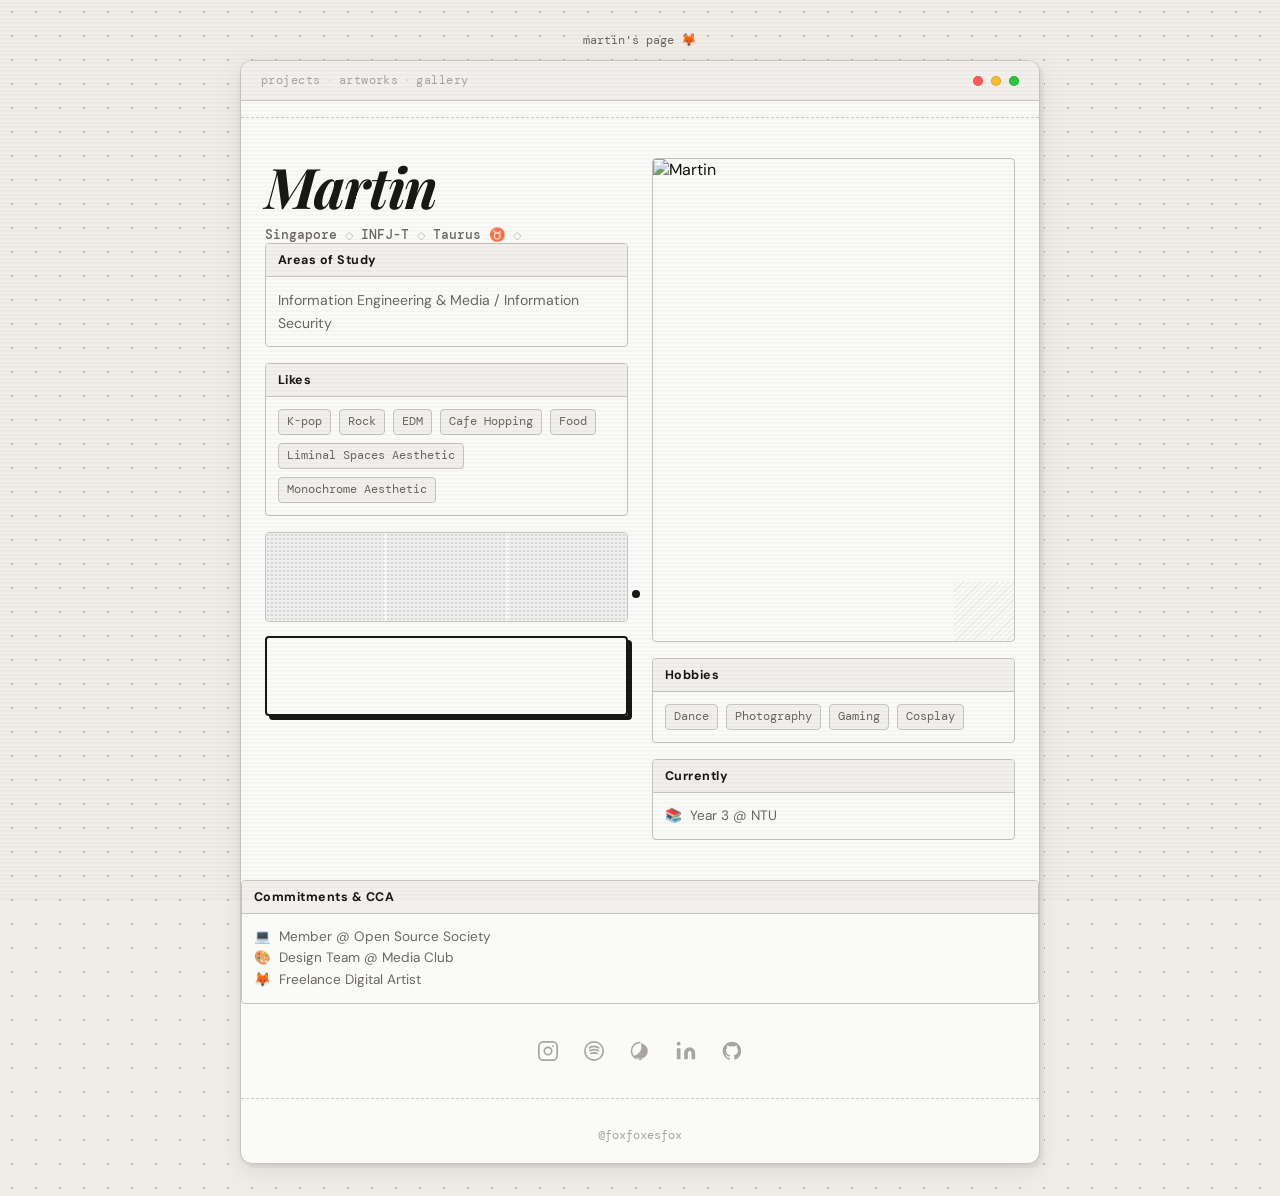
==== index.html @ 65d9d9e1 "spotify embded update" ====
<!DOCTYPE html>
<html lang="en">
<head>
  <meta charset="UTF-8" />
  <meta name="viewport" content="width=device-width, initial-scale=1.0" />
  <title>Martin</title>
  <link rel="preconnect" href="https://fonts.googleapis.com">
  <link rel="preconnect" href="https://fonts.gstatic.com" crossorigin>
  <link href="https://fonts.googleapis.com/css2?family=Playfair+Display:ital,wght@0,700;1,700&family=DM+Sans:wght@300;400;500&family=DM+Mono:wght@400;500&display=swap" rel="stylesheet">
  <link rel="stylesheet" href="style.css" />
</head>
<body>

  <div class="scanlines" aria-hidden="true"></div>
  <div class="cursor-dot" id="cursorDot"></div>

  <main class="card-wrapper">

    <a href="index.html" class="back-link">martin's page 🦊</a>

    <div class="card">

      <!-- Top bar -->
      <div class="card-topbar">
        <div class="topbar-nav">
          <a href="projects.html" class="topbar-link">projects</a>
          <span class="topbar-sep">·</span>
          <a href="artworks.html" class="topbar-link">artworks</a>
          <span class="topbar-sep">·</span>
          <a href="gallery.html" class="topbar-link">gallery</a>
        </div>
        <div class="topbar-dots">
          <span class="dot dot-red"></span>
          <span class="dot dot-yellow"></span>
          <span class="dot dot-green"></span>
        </div>
      </div>

      <!-- Single top divider -->
      <div class="dashed-divider"></div>

      <div class="card-body">

        <!-- LEFT -->
        <div class="col-left">
          <div class="name-block">
            <h1 class="name">Martin</h1>
            <div class="meta-pills">
              <span>Singapore</span><span class="diamond">◇</span>
              <span>INFJ-T</span><span class="diamond">◇</span>
              <span>Taurus ♉</span><span class="diamond">◇</span>
            </div>
          </div>

          <div class="info-box">
            <div class="info-box-label">Areas of Study</div>
            <div class="info-box-content">
              Information Engineering &amp; Media / Information Security
            </div>
          </div>

          <div class="info-box">
            <div class="info-box-label">Likes</div>
            <div class="info-box-content likes-grid">
              <span class="tag">K-pop</span><span class="tag">Rock</span>
              <span class="tag">EDM</span><span class="tag">Cafe Hopping</span>
              <span class="tag">Food</span>
              <span class="tag">Liminal Spaces Aesthetic</span>
              <span class="tag">Monochrome Aesthetic</span>
            </div>
          </div>

          <div class="manga-strip">
            <div class="manga-panel" style="background-image:url('https://picsum.photos/seed/m1/150/100')"></div>
            <div class="manga-panel" style="background-image:url('https://picsum.photos/seed/m2/150/100')"></div>
            <div class="manga-panel" style="background-image:url('https://picsum.photos/seed/m3/150/100')"></div>
            <div class="manga-overlay" aria-hidden="true"></div>
          </div>

          <iframe
            data-testid="embed-iframe"
            style="
              border-radius: 4px;
              border: 2px solid var(--text);
              box-shadow: 4px 4px 0 var(--text);
              width: 100%;
              height: 80px;
              display: block;
              margin-top: 14px;
            "
            src="https://open.spotify.com/embed/playlist/2G7wh7QJz59lmUdeu3f8L8?utm_source=generator&theme=0"
            frameborder="0"
            allowfullscreen=""
            allow="autoplay; clipboard-write; encrypted-media; fullscreen; picture-in-picture"
            loading="lazy">
          </iframe>
        </div>

        <!-- RIGHT -->
        <div class="col-right">
          <div class="profile-img-frame">
            <img src="https://picsum.photos/seed/portrait/400/500" alt="Martin" width="400" height="500" loading="lazy" class="profile-img" />
            <div class="glitch-layer glitch-r" aria-hidden="true"></div>
            <div class="glitch-layer glitch-b" aria-hidden="true"></div>
            <div class="speed-lines" aria-hidden="true"></div>
          </div>

          <div class="info-box">
            <div class="info-box-label">Hobbies</div>
            <div class="info-box-content likes-grid">
              <span class="tag">Dance</span><span class="tag">Photography</span>
              <span class="tag">Gaming</span><span class="tag">Cosplay</span>
            </div>
          </div>

          <div class="info-box">
            <div class="info-box-label">Currently</div>
            <div class="info-box-content currently-list">
              <div class="currently-item">
                <span id="currently-icon">📚</span>
                <span id="currently-text">Year 3 @ NTU</span>
              </div>
            </div>
          </div>
        </div>

      </div>

      <!-- Commitments full width — outside col-left / col-right -->
      <div class="info-box commitments-full">
        <div class="info-box-label">Commitments &amp; CCA</div>
        <div class="info-box-content commitments-grid">
          <div class="currently-item">
            <span>💻</span><span>Member @ Open Source Society</span>
          </div>
          <div class="currently-item">
            <span>🎨</span><span>Design Team @ Media Club</span>
          </div>
          <div class="currently-item">
            <span>🦊</span><span>Freelance Digital Artist</span>
          </div>
        </div>
      </div>

      <!-- Social -->
      <div class="social-bar">
        <a href="https://instagram.com/foxfoxesfox" target="_blank" rel="noopener noreferrer" class="social-link" aria-label="Instagram">
          <svg width="22" height="22" viewBox="0 0 24 24" fill="none" stroke="currentColor" stroke-width="1.8"><rect x="2" y="2" width="20" height="20" rx="5"/><circle cx="12" cy="12" r="4"/><circle cx="17.5" cy="6.5" r="1" fill="currentColor" stroke="none"/></svg>
        </a>
        <a href="https://open.spotify.com/user/lonestary" target="_blank" rel="noopener noreferrer" class="social-link" aria-label="Spotify">
          <svg width="22" height="22" viewBox="0 0 24 24" fill="none" stroke="currentColor" stroke-width="1.8"><circle cx="12" cy="12" r="10"/><path d="M8 15s1.5-1 4-1 4 1 4 1M7 12s2-1.5 5-1.5 5 1.5 5 1.5M6.5 9s2.5-2 5.5-2 5.5 2 5.5 2"/></svg>
        </a>
        <a href="https://steamcommunity.com/id/foxfoxesfox" target="_blank" rel="noopener noreferrer" class="social-link" aria-label="Steam">
          <svg width="22" height="22" viewBox="0 0 24 24" fill="currentColor"><path d="M12 2a10 10 0 1 0 2.91 19.56l-2.8-1.14a2.5 2.5 0 0 1-4.54-.94L5.05 17.1A10 10 0 0 0 12 2zm0 1.5A8.5 8.5 0 1 1 3.5 12 8.51 8.51 0 0 1 12 3.5z"/></svg>
        </a>
        <a href="https://linkedin.com/in/mpjy" target="_blank" rel="noopener noreferrer" class="social-link" aria-label="LinkedIn">
          <svg width="22" height="22" viewBox="0 0 24 24" fill="currentColor"><path d="M16 8a6 6 0 0 1 6 6v7h-4v-7a2 2 0 0 0-4 0v7H10v-7a6 6 0 0 1 6-6z"/><rect x="2" y="9" width="4" height="12"/><circle cx="4" cy="4" r="2"/></svg>
        </a>
        <a href="https://github.com/foxfoxesfox" target="_blank" rel="noopener noreferrer" class="social-link" aria-label="GitHub">
          <svg width="22" height="22" viewBox="0 0 24 24" fill="currentColor"><path d="M12 2C6.477 2 2 6.484 2 12.017c0 4.425 2.865 8.18 6.839 9.504.5.092.682-.217.682-.483 0-.237-.008-.868-.013-1.703-2.782.605-3.369-1.343-3.369-1.343-.454-1.158-1.11-1.466-1.11-1.466-.908-.62.069-.608.069-.608 1.003.07 1.531 1.032 1.531 1.032.892 1.53 2.341 1.088 2.91.832.092-.647.35-1.088.636-1.338-2.22-.253-4.555-1.113-4.555-4.951 0-1.093.39-1.988 1.029-2.688-.103-.253-.446-1.272.098-2.65 0 0 .84-.27 2.75 1.026A9.564 9.564 0 0 1 12 6.844a9.59 9.59 0 0 1 2.504.337c1.909-1.296 2.747-1.027 2.747-1.027.546 1.379.202 2.398.1 2.651.64.7 1.028 1.595 1.028 2.688 0 3.848-2.339 4.695-4.566 4.943.359.309.678.92.678 1.855 0 1.338-.012 2.419-.012 2.747 0 .268.18.58.688.482A10.02 10.02 0 0 0 22 12.017C22 6.484 17.522 2 12 2z"/></svg>
        </a>
      </div>

      <!-- Single bottom divider -->
      <div class="dashed-divider"></div>

      <!-- Footer centered -->
      <div class="card-footer">@foxfoxesfox</div>

    </div>
  </main>

  <script src="script.js"></script>
</body>
</html>
---- style.css ----
@import url('https://fonts.googleapis.com/css2?family=Playfair+Display:ital,wght@0,700;1,700&family=DM+Sans:wght@300;400;500&family=DM+Mono:wght@400;500&display=swap');

:root {
  --bg:           #f0ede8;
  --card-bg:      #fafaf8;
  --surface:      #f2f0ec;
  --surface-2:    #e8e5e0;
  --border:       #c8c4bc;
  --border-dash:  #bbb8b0;
  --text:         #1a1814;
  --text-muted:   #6b6860;
  --text-faint:   #a8a5a0;
  --font-display: 'Playfair Display', Georgia, serif;
  --font-body:    'DM Sans', system-ui, sans-serif;
  --font-mono:    'DM Mono', 'Courier New', monospace;
}

*, *::before, *::after { box-sizing: border-box; margin: 0; padding: 0; }
html { -webkit-font-smoothing: antialiased; }
img  { display: block; max-width: 100%; }
a    { color: inherit; text-decoration: none; }

.scanlines {
  position: fixed; inset: 0; z-index: 9999; pointer-events: none;
  background: repeating-linear-gradient(to bottom, transparent 0px, transparent 2px, rgba(0,0,0,0.018) 2px, rgba(0,0,0,0.018) 4px);
}

.cursor-dot {
  width: 8px; height: 8px; background: var(--text); border-radius: 50%;
  position: fixed; pointer-events: none; z-index: 10000;
  transform: translate(-50%, -50%);
  transition: width 0.2s, height 0.2s, background 0.2s;
}
body:has(a:hover) .cursor-dot,
body:has(button:hover) .cursor-dot {
  width: 20px; height: 20px; background: transparent; border: 1.5px solid var(--text);
}

body {
  min-height: 100dvh;
  background: var(--bg);
  background-image: radial-gradient(circle, #bbb8b0 1px, transparent 1px);
  background-size: 24px 24px;
  display: flex; align-items: center; justify-content: center;
  padding: 32px 16px;
  font-family: var(--font-body);
  color: var(--text);
}

.card-wrapper { width: 100%; max-width: 800px; }

.card {
  background: var(--card-bg);
  border: 1.5px solid var(--border);
  border-radius: 12px;
  overflow: hidden;
  box-shadow: 0 2px 4px rgba(0,0,0,0.06), 0 8px 24px rgba(0,0,0,0.08), 4px 4px 0 var(--surface-2);
  transition: transform 0.5s cubic-bezier(0.16,1,0.3,1);
}

/* ── Topbar ── */
.card-topbar {
  background: var(--surface); border-bottom: 1.5px solid var(--border);
  padding: 12px 20px;
  display: flex; align-items: center; justify-content: space-between;
}
.topbar-title { font-family: var(--font-mono); font-size: 0.8rem; color: var(--text-muted); }
.topbar-dots  { display: flex; gap: 8px; }
.dot { width: 10px; height: 10px; border-radius: 50%; border: 1.5px solid rgba(0,0,0,0.12); }
.dot-red    { background: #ff5f57; }
.dot-yellow { background: #febc2e; }
.dot-green  { background: #28c840; }

/* ── Topbar nav ── */
.topbar-nav {
  display: flex; align-items: center; gap: 8px;
}
.topbar-link {
  font-family: var(--font-mono); font-size: 0.72rem;
  color: var(--text-faint); text-decoration: none;
  letter-spacing: 0.04em; transition: color 0.2s;
}
.topbar-link:hover, .topbar-link-active { color: var(--text) !important; }
.topbar-sep { color: var(--border-dash); font-size: 0.72rem; }
.topbar-back { text-decoration: none !important; transition: color 0.2s; }
.topbar-back:hover { color: var(--text-muted) !important; }

/* ── Card body ── */
.card-body {
  display: grid; grid-template-columns: 1fr 1fr;
  gap: 24px; padding: 24px;
}

.name { font-family: var(--font-display); font-style: italic; font-size: clamp(2.5rem,6vw,3.5rem); line-height: 1; letter-spacing: -0.02em; }

.meta-pills {
  display: flex; flex-wrap: wrap; align-items: center; gap: 8px;
  margin-top: 12px; font-size: 0.82rem; font-weight: 500;
  color: var(--text-muted); font-family: var(--font-mono);
}
.diamond { color: var(--border-dash); font-size: 0.7rem; }

.dashed-divider {
  margin: 16px 0; border: none;
  border-top: 1.5px dashed var(--border-dash); opacity: 0.7;
}

.info-box {
  border: 1.5px solid var(--border); border-radius: 4px;
  margin-bottom: 16px; overflow: hidden;
  transition: box-shadow 0.2s, transform 0.2s;
}
.info-box:hover { box-shadow: 3px 3px 0 var(--surface-2); transform: translate(-1px,-1px); }

.info-box-label {
  background: var(--surface); border-bottom: 1.5px solid var(--border);
  padding: 8px 12px; font-size: 0.78rem; font-weight: 700; letter-spacing: 0.04em;
}
.info-box-content { padding: 12px; font-size: 0.88rem; line-height: 1.6; color: var(--text-muted); }

.likes-grid { display: flex; flex-wrap: wrap; gap: 8px; }
.tag {
  background: var(--surface); border: 1px solid var(--border); border-radius: 4px;
  padding: 2px 8px; font-size: 0.78rem; font-family: var(--font-mono); cursor: default;
  transition: background 0.15s, transform 0.15s, color 0.15s;
}
.tag:hover { background: var(--text); color: var(--card-bg); transform: translateY(-1px); }

.currently-list { display: flex; flex-direction: column; gap: 8px; }
.currently-item { display: flex; align-items: center; gap: 8px; font-size: 0.85rem; color: var(--text-muted); }

.manga-strip {
  display: grid; grid-template-columns: 1fr 1fr 1fr;
  gap: 3px; border: 1.5px solid var(--border); border-radius: 4px;
  overflow: hidden; position: relative; height: 90px;
}
.manga-panel {
  background: var(--surface-2); background-size: cover; background-position: center;
  filter: grayscale(1) contrast(1.1);
}
.manga-overlay {
  position: absolute; inset: 0; pointer-events: none;
  background-image: radial-gradient(circle, rgba(0,0,0,0.08) 1px, transparent 1px);
  background-size: 4px 4px;
}

.profile-img-frame {
  position: relative; border: 1.5px solid var(--border); border-radius: 4px;
  overflow: hidden; aspect-ratio: 3/4; margin-bottom: 16px;
}
.profile-img {
  width: 100%; height: 100%; object-fit: cover;
  filter: grayscale(0.4) contrast(1.05);
  transition: filter 0.3s;
}
.profile-img:hover { filter: grayscale(0) contrast(1); }

.glitch-layer { position: absolute; inset: 0; opacity: 0; pointer-events: none; }
.profile-img-frame:hover .glitch-r { animation: glitch-r 0.3s steps(2) forwards; }
.profile-img-frame:hover .glitch-b { animation: glitch-b 0.3s steps(2) 0.05s forwards; }

@keyframes glitch-r {
  20% { opacity: 0.15; transform: translate(-3px,1px); background: rgba(255,0,0,0.2); }
  60% { opacity: 0.12; transform: translate(2px,-1px); background: rgba(255,0,0,0.15); }
  100%{ opacity: 0; }
}
@keyframes glitch-b {
  20% { opacity: 0.15; transform: translate(3px,-1px); background: rgba(0,0,255,0.2); }
  60% { opacity: 0.12; transform: translate(-2px,1px); background: rgba(0,0,255,0.15); }
  100%{ opacity: 0; }
}

.speed-lines {
  position: absolute; bottom: 0; right: 0; width: 60px; height: 60px; pointer-events: none;
  background: repeating-linear-gradient(135deg, transparent 0px, transparent 3px, rgba(0,0,0,0.06) 3px, rgba(0,0,0,0.06) 4px);
}

/* ── Projects section (index.html) ── */
.projects-section { padding: 16px 24px; }
.section-label {
  font-size: 0.75rem; font-weight: 700; letter-spacing: 0.1em; text-transform: uppercase;
  color: var(--text-faint); font-family: var(--font-mono); margin-bottom: 12px;
}

.projects-grid { display: grid; grid-template-columns: 1fr 1fr; gap: 12px; }
.project-card {
  display: flex; align-items: center; gap: 12px; padding: 12px 16px;
  border: 1.5px solid var(--border); border-radius: 4px; background: var(--surface);
  transition: box-shadow 0.2s, transform 0.2s, background 0.2s, color 0.2s;
}
.project-card:hover {
  background: var(--text); color: var(--card-bg);
  box-shadow: 3px 3px 0 var(--border); transform: translate(-1px,-1px);
}
.project-card:hover .project-desc { color: rgba(255,255,255,0.6); }
.project-icon { font-size: 1.2rem; flex-shrink: 0; }
.project-name { font-size: 0.85rem; font-weight: 600; }
.project-desc { font-size: 0.75rem; color: var(--text-muted); margin-top: 2px; }
.project-arrow { margin-left: auto; font-size: 1rem; flex-shrink: 0; }
.project-wip { opacity: 0.65; cursor: default; }
.project-wip:hover { background: var(--surface); color: var(--text); transform: none; box-shadow: none; }
.project-wip-badge {
  margin-left: auto; font-size: 0.65rem; font-family: var(--font-mono);
  background: var(--surface-2); border: 1px solid var(--border); border-radius: 20px;
  padding: 2px 7px; color: var(--text-faint); flex-shrink: 0;
}

/* ── Social bar ── */
.social-bar {
  display: flex; justify-content: center; align-items: center;
  gap: 24px; padding: 20px 24px;
}
.social-link { color: var(--text-faint); display: flex; align-items: center; transition: color 0.2s, transform 0.2s; }
.social-link:hover { color: var(--text); transform: translateY(-3px); }

.card-footer {
  text-align: center; padding: 12px 24px 20px;
  font-size: 0.75rem; color: var(--text-faint); font-family: var(--font-mono);
}

/* ── Inner page shared layout ── */
.page-content { padding: 24px; }
.page-title {
  font-family: var(--font-display);
  font-style: italic;
  font-size: clamp(2rem, 5vw, 3rem);
  line-height: 1; letter-spacing: -0.02em;
}
.page-subtitle {
  font-size: 0.85rem; color: var(--text-muted);
  margin-top: 6px; font-family: var(--font-mono);
}
.exclaim { color: var(--text-faint); }

/* ── Featured project block (projects.html) ── */
.featured-project {
  background: var(--surface);
  border: 1.5px solid var(--border);
  border-radius: 8px;
  overflow: hidden;
  margin-bottom: 20px;
}
.featured-badge {
  background: var(--text); color: var(--card-bg);
  font-size: 0.68rem; font-family: var(--font-mono);
  font-weight: 700; letter-spacing: 0.1em;
  text-transform: uppercase;
  padding: 5px 12px; display: inline-block;
}
.featured-body {
  display: grid; grid-template-columns: 1fr 1fr;
  gap: 24px; padding: 20px;
}
.featured-title { font-size: 1.1rem; font-weight: 700; margin-bottom: 10px; }
.featured-desc {
  font-size: 0.85rem; color: var(--text-muted);
  line-height: 1.65; margin-bottom: 14px;
}
.featured-desc a { color: var(--text); text-decoration: underline; text-underline-offset: 3px; }
.featured-tags { display: flex; flex-wrap: wrap; gap: 6px; margin-bottom: 16px; }
.featured-links { display: flex; gap: 10px; flex-wrap: wrap; }

.btn-primary {
  display: inline-flex; align-items: center;
  background: var(--text); color: var(--card-bg);
  padding: 8px 16px; border-radius: 4px;
  font-size: 0.82rem; font-weight: 600;
  text-decoration: none;
  border: 1.5px solid var(--text);
  transition: opacity 0.2s, transform 0.2s;
}
.btn-primary:hover { opacity: 0.82; transform: translateY(-1px); }

.btn-ghost {
  display: inline-flex; align-items: center;
  background: transparent; color: var(--text);
  padding: 8px 16px; border-radius: 4px;
  font-size: 0.82rem; font-weight: 600;
  text-decoration: none;
  border: 1.5px solid var(--border);
  transition: border-color 0.2s, transform 0.2s;
}
.btn-ghost:hover { border-color: var(--text); transform: translateY(-1px); }

.featured-preview { display: flex; align-items: center; justify-content: center; }
.preview-placeholder {
  width: 100%; background: var(--surface-2);
  border-radius: 6px; padding: 16px; font-family: var(--font-mono);
}
.preview-label { font-size: 0.7rem; color: var(--text-faint); margin-bottom: 12px; display: block; }
.preview-lines { display: flex; flex-direction: column; gap: 8px; }
.pline { height: 8px; border-radius: 2px; background: var(--border); width: 100%; }
.pline-green { background: var(--border-dash); width: 60%; }
.pline-short { width: 40%; }
.pline-med   { width: 70%; }

/* ── GitHub card ── */
.github-section { margin-top: 4px; }
.github-card {
  display: flex; align-items: center; gap: 14px;
  padding: 14px 16px;
  border: 1.5px solid var(--border);
  border-radius: 6px; background: var(--surface);
  text-decoration: none; color: var(--text);
  transition: background 0.2s, box-shadow 0.2s, transform 0.2s;
}
.github-card:hover {
  background: var(--text); color: var(--card-bg);
  box-shadow: 3px 3px 0 var(--border); transform: translate(-1px,-1px);
}
.github-card:hover .github-card-sub { color: rgba(255,255,255,0.45); }
.github-card-title { font-size: 0.88rem; font-weight: 600; }
.github-card-sub   { font-size: 0.78rem; color: var(--text-muted); margin-top: 2px; }

/* ── Art grid (artworks.html) ── */
.art-grid {
  display: grid;
  grid-template-columns: repeat(auto-fill, minmax(150px, 1fr));
  gap: 10px; margin-bottom: 20px;
}
.art-grid-digital { grid-template-columns: minmax(0, 320px); }

.art-card {
  position: relative; overflow: hidden;
  border: 1.5px solid var(--border); border-radius: 4px;
  aspect-ratio: 3/4; cursor: pointer;
  background: var(--surface-2);
  transition: transform 0.2s, box-shadow 0.2s;
}
.art-card:hover {
  transform: translate(-2px,-2px);
  box-shadow: 3px 3px 0 var(--border);
}
.art-img {
  width: 100%; height: 100%; object-fit: cover;
  filter: grayscale(0.15);
  transition: filter 0.3s, transform 0.3s;
}
.art-card:hover .art-img { filter: grayscale(0); transform: scale(1.04); }
.art-overlay {
  position: absolute; bottom: 0; left: 0; right: 0;
  background: linear-gradient(to top, rgba(26,24,20,0.85) 0%, transparent 100%);
  padding: 28px 10px 10px;
  opacity: 0; transition: opacity 0.25s;
}
.art-card:hover .art-overlay { opacity: 1; }
.art-title { font-size: 0.78rem; font-weight: 600; color: #fff; }
.art-sub   { font-size: 0.68rem; color: rgba(255,255,255,0.55); margin-top: 2px; font-family: var(--font-mono); }

/* ── Lightbox ── */
.lightbox {
  display: none; position: fixed; inset: 0;
  background: rgba(26,24,20,0.92); backdrop-filter: blur(8px);
  z-index: 9999; align-items: center; justify-content: center;
  flex-direction: column; gap: 14px;
}
.lightbox.open { display: flex; }
.lightbox-img {
  max-width: 90vw; max-height: 80vh;
  object-fit: contain; border-radius: 4px;
  border: 1px solid rgba(255,255,255,0.1);
  box-shadow: 0 20px 60px rgba(0,0,0,0.5);
}
.lightbox-caption {
  font-size: 0.82rem; color: rgba(255,255,255,0.5);
  font-family: var(--font-mono);
}
.lightbox-close {
  position: absolute; top: 20px; right: 24px;
  background: none; border: none;
  color: rgba(255,255,255,0.45); font-size: 1.3rem;
  cursor: pointer; transition: color 0.2s; line-height: 1;
}
.lightbox-close:hover { color: #fff; }

/* ── Responsive ── */
@media (max-width: 600px) {
  body { align-items: flex-start; }
  .card-body { grid-template-columns: 1fr; gap: 16px; }
  .col-right { order: -1; }
  .profile-img-frame { aspect-ratio: 4/3; }
  .projects-grid { grid-template-columns: 1fr; }
  .social-bar { gap: 16px; flex-wrap: wrap; }
  .featured-body { grid-template-columns: 1fr; }
  .featured-preview { display: none; }
  .art-grid { grid-template-columns: repeat(2, 1fr); }
  .art-grid-digital { grid-template-columns: 1fr; }
}

/* ── Back link (above card on sub-pages) ── */
.back-link {
  display: block;
  text-align: center;
  font-family: var(--font-mono);
  font-size: 0.78rem;
  color: var(--text-muted);
  margin-bottom: 12px;
  transition: color 0.2s;
}
.back-link:hover { color: var(--text); }

/* ── Gallery page ── */
.gallery-grid {
  grid-template-columns: repeat(auto-fill, minmax(180px, 1fr));
}

/* Photos are landscape — override the portrait aspect ratio from art-grid */
.gallery-card {
  aspect-ratio: 4/3;
}

.gallery-img {
  width: 100%; height: 100%;
  object-fit: cover;
}

.gallery-count {
  font-family: var(--font-mono);
  font-size: 0.75rem;
  color: var(--text-faint);
  margin-bottom: 14px;
}

/* Filter bar */
.gallery-filter-bar {
  display: flex;
  flex-wrap: wrap;
  gap: 8px;
  margin-bottom: 14px;
}
.gallery-filter-btn {
  font-family: var(--font-mono);
  font-size: 0.72rem;
  padding: 4px 12px;
  border: 1.5px solid var(--border);
  border-radius: 20px;
  background: var(--surface);
  color: var(--text-muted);
  cursor: pointer;
  transition: background 0.15s, color 0.15s, border-color 0.15s;
}
.gallery-filter-btn:hover {
  border-color: var(--text);
  color: var(--text);
}
.gallery-filter-btn.active {
  background: var(--text);
  color: var(--card-bg);
  border-color: var(--text);
}

/* Skeleton shimmer while loading */
@keyframes shimmer {
  0%   { background-position: -200% 0; }
  100% { background-position:  200% 0; }
}
.skeleton-card {
  background: linear-gradient(90deg, var(--surface) 25%, var(--surface-2) 50%, var(--surface) 75%);
  background-size: 200% 100%;
  animation: shimmer 1.4s ease-in-out infinite;
  border: 1.5px solid var(--border);
  aspect-ratio: 4/3;
}

@media (max-width: 640px) {
  iframe[data-testid="embed-iframe"] { display: none; }
}

@media (prefers-reduced-motion: reduce) {
  *, *::before, *::after { animation-duration: 0.01ms !important; transition-duration: 0.01ms !important; }
}
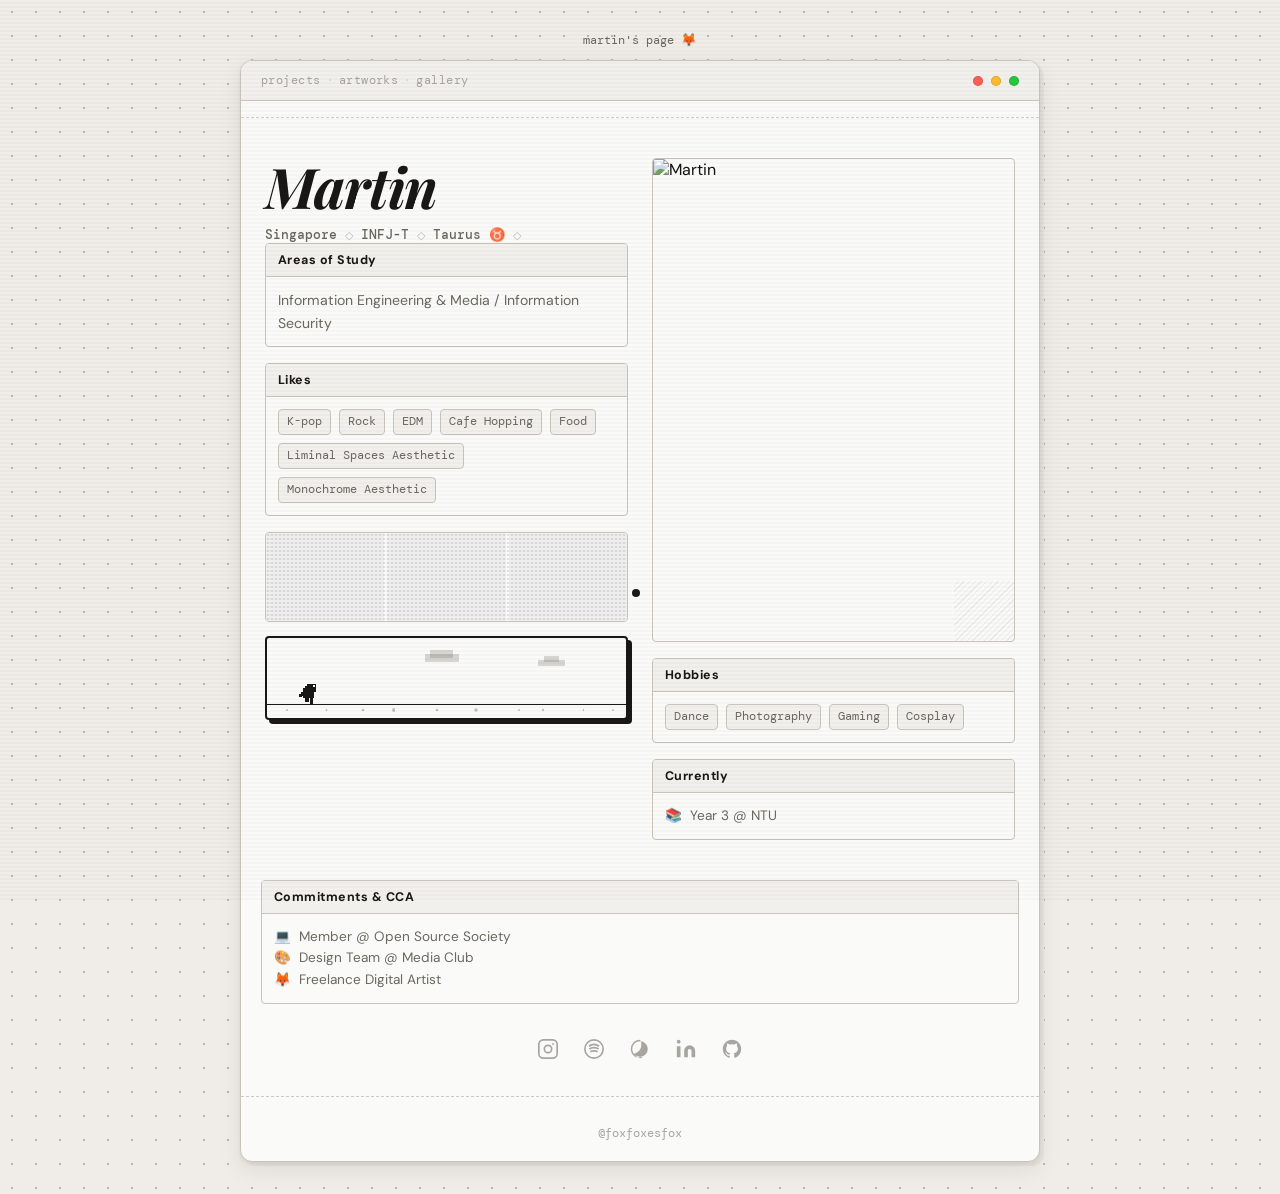
==== commit b36b6f07: "removed spotify embedded for dino game" ====
--- a/index.html
+++ b/index.html
@@ -76,24 +76,11 @@
             <div class="manga-panel" style="background-image:url('https://picsum.photos/seed/m3/150/100')"></div>
             <div class="manga-overlay" aria-hidden="true"></div>
           </div>
-
-          <iframe
-            data-testid="embed-iframe"
-            style="
-              border-radius: 4px;
-              border: 2px solid var(--text);
-              box-shadow: 4px 4px 0 var(--text);
-              width: 100%;
-              height: 80px;
-              display: block;
-              margin-top: 14px;
-            "
-            src="https://open.spotify.com/embed/playlist/2G7wh7QJz59lmUdeu3f8L8?utm_source=generator&theme=0"
-            frameborder="0"
-            allowfullscreen=""
-            allow="autoplay; clipboard-write; encrypted-media; fullscreen; picture-in-picture"
-            loading="lazy">
-          </iframe>
+          <!-- Dino Game -->
+          <div class="dino-box">
+            <canvas id="dinoCanvas" width="380" height="80"></canvas>
+          </div>
+
         </div>
 
         <!-- RIGHT -->
@@ -171,5 +158,191 @@
   </main>
 
   <script src="script.js"></script>
+  <script>
+    // ── Dino endless loop ─────────────────────────────────
+    (function() {
+      const canvas = document.getElementById('dinoCanvas');
+      if (!canvas) return;
+      const ctx = canvas.getContext('2d');
+
+      const W = 380, H = 80;
+      canvas.width = W; canvas.height = H;
+
+      // Colors pulled from CSS variables via computed style
+      const style   = getComputedStyle(document.documentElement);
+      const CLR_FG  = style.getPropertyValue('--text').trim()     || '#1a1a1a';
+      const CLR_BG  = style.getPropertyValue('--card-bg').trim()  || '#f9f8f5';
+      const CLR_MUT = style.getPropertyValue('--text-muted').trim()|| '#888';
+
+      // Ground
+      const GROUND = H - 14;
+
+      // Dino
+      const dino = {
+        x: 36, y: GROUND, w: 16, h: 20,
+        vy: 0, onGround: true,
+        legPhase: 0
+      };
+
+      // Cacti pool
+      const cacti = [];
+      let spawnTimer = 90;
+
+      // Clouds
+      const clouds = [
+        { x: 200, y: 16, w: 36, h: 8 },
+        { x: 320, y: 22, w: 28, h: 6 }
+      ];
+
+      // Ground dots (parallax pebbles)
+      const pebbles = Array.from({ length: 10 }, (_, i) => ({
+        x: i * 40 + Math.random() * 20, y: GROUND + 6, r: 1 + Math.random()
+      }));
+
+      let frame = 0;
+      const SPEED = 2.8;
+      const JUMP_V = -7.5;
+      const GRAVITY = 0.45;
+
+      function spawnCactus() {
+        const h = 14 + Math.floor(Math.random() * 10);
+        const w = 8 + Math.floor(Math.random() * 6);
+        const twin = Math.random() > 0.6;
+        cacti.push({ x: W + 10, y: GROUND - h + dino.h, w: twin ? w + 10 : w, h, twin });
+      }
+
+      function jump() {
+        if (dino.onGround) {
+          dino.vy = JUMP_V;
+          dino.onGround = false;
+        }
+      }
+
+      // Auto-jump when cactus is close
+      function autoJump() {
+        for (const c of cacti) {
+          const dist = c.x - (dino.x + dino.w);
+          if (dist > 0 && dist < 58 + Math.random() * 20) {
+            jump();
+          }
+        }
+      }
+
+      function drawPixelRect(x, y, w, h, color) {
+        ctx.fillStyle = color;
+        ctx.fillRect(Math.round(x), Math.round(y), w, h);
+      }
+
+      function drawDino() {
+        const x = dino.x, y = dino.y - dino.h;
+        // Body
+        drawPixelRect(x + 2, y + 4, 12, 10, CLR_FG);
+        // Head
+        drawPixelRect(x + 6, y, 10, 8, CLR_FG);
+        // Eye
+        drawPixelRect(x + 13, y + 1, 2, 2, CLR_BG);
+        // Neck bump
+        drawPixelRect(x + 4, y + 2, 4, 6, CLR_FG);
+        // Tail
+        drawPixelRect(x, y + 8, 4, 4, CLR_FG);
+        drawPixelRect(x - 2, y + 10, 3, 3, CLR_FG);
+        // Legs — alternate when on ground
+        if (dino.onGround) {
+          const phase = Math.floor(frame / 6) % 2;
+          if (phase === 0) {
+            drawPixelRect(x + 4, y + 14, 4, 6, CLR_FG);
+            drawPixelRect(x + 9, y + 14, 4, 4, CLR_FG);
+          } else {
+            drawPixelRect(x + 4, y + 14, 4, 4, CLR_FG);
+            drawPixelRect(x + 9, y + 14, 4, 6, CLR_FG);
+          }
+        } else {
+          // Mid-air — legs tucked
+          drawPixelRect(x + 4, y + 14, 4, 4, CLR_FG);
+          drawPixelRect(x + 9, y + 14, 4, 4, CLR_FG);
+        }
+      }
+
+      function drawCactus(c) {
+        // Main stem
+        drawPixelRect(c.x + 2, c.y, 6, c.h, CLR_FG);
+        // Arms
+        drawPixelRect(c.x,     c.y + 4, 4, 3, CLR_FG);
+        drawPixelRect(c.x,     c.y + 1, 3, 5, CLR_FG);
+        drawPixelRect(c.x + 6, c.y + 6, 4, 3, CLR_FG);
+        drawPixelRect(c.x + 7, c.y + 3, 3, 5, CLR_FG);
+        if (c.twin) {
+          drawPixelRect(c.x + 12, c.y + 2, 5, c.h - 2, CLR_FG);
+          drawPixelRect(c.x + 10, c.y + 5, 3, 3, CLR_FG);
+        }
+      }
+
+      function drawCloud(c) {
+        ctx.fillStyle = CLR_MUT;
+        ctx.globalAlpha = 0.25;
+        ctx.fillRect(Math.round(c.x), Math.round(c.y), c.w, c.h);
+        ctx.fillRect(Math.round(c.x + 6), Math.round(c.y - 4), c.w - 12, c.h);
+        ctx.globalAlpha = 1;
+      }
+
+      function loop() {
+        frame++;
+        ctx.clearRect(0, 0, W, H);
+
+        // Ground line
+        ctx.fillStyle = CLR_FG;
+        ctx.fillRect(0, GROUND, W, 1);
+
+        // Pebbles scroll
+        for (const p of pebbles) {
+          p.x -= SPEED * 0.6;
+          if (p.x < -4) p.x = W + 4;
+          ctx.fillStyle = CLR_MUT;
+          ctx.globalAlpha = 0.4;
+          ctx.beginPath();
+          ctx.arc(Math.round(p.x), p.y, p.r, 0, Math.PI * 2);
+          ctx.fill();
+          ctx.globalAlpha = 1;
+        }
+
+        // Clouds scroll
+        for (const c of clouds) {
+          c.x -= 0.5;
+          if (c.x + c.w < 0) c.x = W + 10;
+          drawCloud(c);
+        }
+
+        // Physics
+        if (!dino.onGround) {
+          dino.vy += GRAVITY;
+          dino.y  += dino.vy;
+          if (dino.y >= GROUND) {
+            dino.y = GROUND;
+            dino.vy = 0;
+            dino.onGround = true;
+          }
+        }
+
+        autoJump();
+
+        // Cacti
+        spawnTimer--;
+        if (spawnTimer <= 0) {
+          spawnCactus();
+          spawnTimer = 70 + Math.floor(Math.random() * 60);
+        }
+        for (let i = cacti.length - 1; i >= 0; i--) {
+          cacti[i].x -= SPEED;
+          drawCactus(cacti[i]);
+          if (cacti[i].x + cacti[i].w < 0) cacti.splice(i, 1);
+        }
+
+        drawDino();
+        requestAnimationFrame(loop);
+      }
+
+      loop();
+    })();
+  </script>
 </body>
 </html>
--- a/style.css
+++ b/style.css
@@ -462,8 +462,26 @@
   aspect-ratio: 4/3;
 }
 
-@media (max-width: 640px) {
-  iframe[data-testid="embed-iframe"] { display: none; }
+/* ── Dino Game ── */
+.dino-box {
+  margin-top: 14px;
+  border: 2px solid var(--text);
+  box-shadow: 4px 4px 0 var(--text);
+  border-radius: 4px;
+  overflow: hidden;
+  background: var(--card-bg);
+  width: 100%;
+}
+
+#dinoCanvas {
+  display: block;
+  width: 100%;
+  height: 80px;
+  image-rendering: pixelated;
+}
+
+.commitments-full {
+  margin: 0 20px 14px 20px;
 }
 
 @media (prefers-reduced-motion: reduce) {
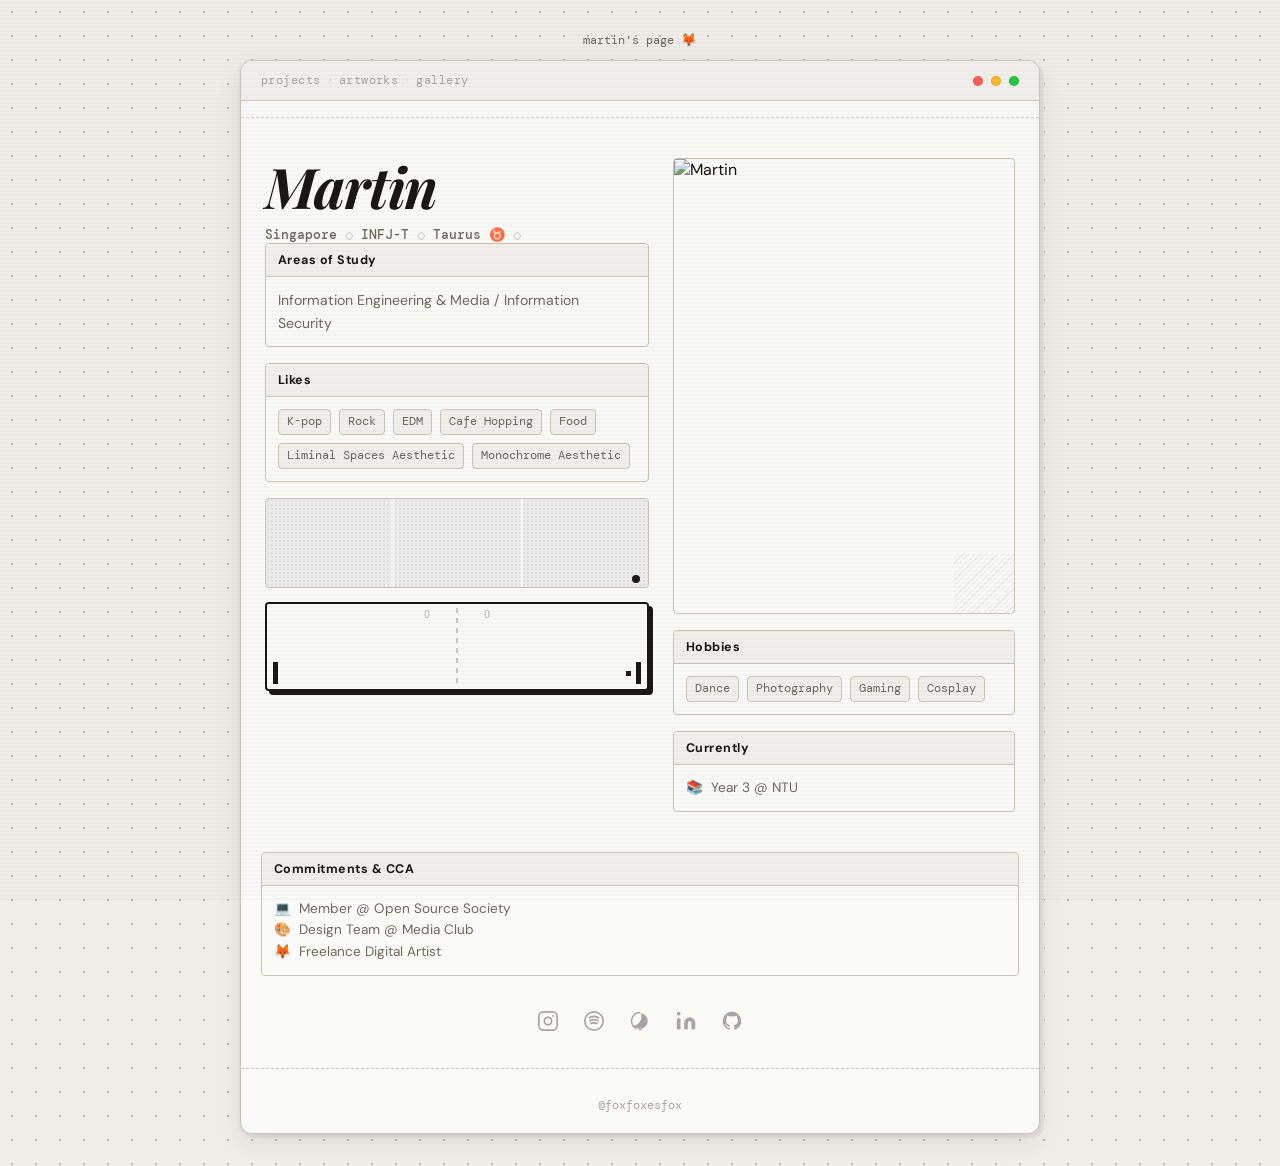
==== commit 0ebd5c9e: "replaced dino box and updated artworks assets" ====
--- a/index.html
+++ b/index.html
@@ -76,9 +76,9 @@
             <div class="manga-panel" style="background-image:url('https://picsum.photos/seed/m3/150/100')"></div>
             <div class="manga-overlay" aria-hidden="true"></div>
           </div>
-          <!-- Dino Game -->
+          <!-- Pong Game -->
           <div class="dino-box">
-            <canvas id="dinoCanvas" width="380" height="80"></canvas>
+            <canvas id="pongCanvas" width="380" height="80"></canvas>
           </div>
 
         </div>
@@ -158,191 +158,147 @@
   </main>
 
   <script src="script.js"></script>
+  <!-- infinite pong-->
   <script>
-    // ── Dino endless loop ─────────────────────────────────
-    (function() {
-      const canvas = document.getElementById('dinoCanvas');
+    (function () {
+      const canvas = document.getElementById('pongCanvas');
       if (!canvas) return;
       const ctx = canvas.getContext('2d');
 
       const W = 380, H = 80;
       canvas.width = W; canvas.height = H;
 
-      // Colors pulled from CSS variables via computed style
-      const style   = getComputedStyle(document.documentElement);
-      const CLR_FG  = style.getPropertyValue('--text').trim()     || '#1a1a1a';
-      const CLR_BG  = style.getPropertyValue('--card-bg').trim()  || '#f9f8f5';
-      const CLR_MUT = style.getPropertyValue('--text-muted').trim()|| '#888';
-
-      // Ground
-      const GROUND = H - 14;
-
-      // Dino
-      const dino = {
-        x: 36, y: GROUND, w: 16, h: 20,
-        vy: 0, onGround: true,
-        legPhase: 0
+      const st = getComputedStyle(document.documentElement);
+      const FG  = st.getPropertyValue('--text').trim()      || '#1a1a1a';
+      const BG  = st.getPropertyValue('--card-bg').trim()   || '#f9f8f5';
+      const MUT = st.getPropertyValue('--text-muted').trim()|| '#999';
+
+      const PAD_W = 5, PAD_H = 22, PAD_SPEED = 2.4;
+      const BALL  = 5;
+
+      const state = {
+        l: { y: H / 2 - PAD_H / 2, score: 0 },
+        r: { y: H / 2 - PAD_H / 2, score: 0 },
+        ball: {
+          x: W / 2, y: H / 2,
+          vx: 2.6 * (Math.random() > 0.5 ? 1 : -1),
+          vy: 1.6 * (Math.random() > 0.5 ? 1 : -1)
+        }
       };
 
-      // Cacti pool
-      const cacti = [];
-      let spawnTimer = 90;
-
-      // Clouds
-      const clouds = [
-        { x: 200, y: 16, w: 36, h: 8 },
-        { x: 320, y: 22, w: 28, h: 6 }
-      ];
-
-      // Ground dots (parallax pebbles)
-      const pebbles = Array.from({ length: 10 }, (_, i) => ({
-        x: i * 40 + Math.random() * 20, y: GROUND + 6, r: 1 + Math.random()
-      }));
-
-      let frame = 0;
-      const SPEED = 2.8;
-      const JUMP_V = -7.5;
-      const GRAVITY = 0.45;
-
-      function spawnCactus() {
-        const h = 14 + Math.floor(Math.random() * 10);
-        const w = 8 + Math.floor(Math.random() * 6);
-        const twin = Math.random() > 0.6;
-        cacti.push({ x: W + 10, y: GROUND - h + dino.h, w: twin ? w + 10 : w, h, twin });
-      }
-
-      function jump() {
-        if (dino.onGround) {
-          dino.vy = JUMP_V;
-          dino.onGround = false;
-        }
-      }
-
-      // Auto-jump when cactus is close
-      function autoJump() {
-        for (const c of cacti) {
-          const dist = c.x - (dino.x + dino.w);
-          if (dist > 0 && dist < 58 + Math.random() * 20) {
-            jump();
-          }
-        }
-      }
-
-      function drawPixelRect(x, y, w, h, color) {
+      function resetBall(dir) {
+        state.ball.x  = W / 2;
+        state.ball.y  = H / 2;
+        state.ball.vx = 2.6 * dir;
+        state.ball.vy = 1.6 * (Math.random() > 0.5 ? 1 : -1);
+      }
+
+      // AI paddle — tracks ball with a slight lag for realism
+      function moveAI(pad, targetY) {
+        const center = pad.y + PAD_H / 2;
+        if (center < targetY - 2) pad.y += PAD_SPEED;
+        else if (center > targetY + 2) pad.y -= PAD_SPEED;
+        pad.y = Math.max(0, Math.min(H - PAD_H, pad.y));
+      }
+
+      function drawPixel(x, y, w, h, color) {
         ctx.fillStyle = color;
         ctx.fillRect(Math.round(x), Math.round(y), w, h);
       }
 
-      function drawDino() {
-        const x = dino.x, y = dino.y - dino.h;
-        // Body
-        drawPixelRect(x + 2, y + 4, 12, 10, CLR_FG);
-        // Head
-        drawPixelRect(x + 6, y, 10, 8, CLR_FG);
-        // Eye
-        drawPixelRect(x + 13, y + 1, 2, 2, CLR_BG);
-        // Neck bump
-        drawPixelRect(x + 4, y + 2, 4, 6, CLR_FG);
-        // Tail
-        drawPixelRect(x, y + 8, 4, 4, CLR_FG);
-        drawPixelRect(x - 2, y + 10, 3, 3, CLR_FG);
-        // Legs — alternate when on ground
-        if (dino.onGround) {
-          const phase = Math.floor(frame / 6) % 2;
-          if (phase === 0) {
-            drawPixelRect(x + 4, y + 14, 4, 6, CLR_FG);
-            drawPixelRect(x + 9, y + 14, 4, 4, CLR_FG);
-          } else {
-            drawPixelRect(x + 4, y + 14, 4, 4, CLR_FG);
-            drawPixelRect(x + 9, y + 14, 4, 6, CLR_FG);
-          }
-        } else {
-          // Mid-air — legs tucked
-          drawPixelRect(x + 4, y + 14, 4, 4, CLR_FG);
-          drawPixelRect(x + 9, y + 14, 4, 4, CLR_FG);
-        }
-      }
-
-      function drawCactus(c) {
-        // Main stem
-        drawPixelRect(c.x + 2, c.y, 6, c.h, CLR_FG);
-        // Arms
-        drawPixelRect(c.x,     c.y + 4, 4, 3, CLR_FG);
-        drawPixelRect(c.x,     c.y + 1, 3, 5, CLR_FG);
-        drawPixelRect(c.x + 6, c.y + 6, 4, 3, CLR_FG);
-        drawPixelRect(c.x + 7, c.y + 3, 3, 5, CLR_FG);
-        if (c.twin) {
-          drawPixelRect(c.x + 12, c.y + 2, 5, c.h - 2, CLR_FG);
-          drawPixelRect(c.x + 10, c.y + 5, 3, 3, CLR_FG);
-        }
-      }
-
-      function drawCloud(c) {
-        ctx.fillStyle = CLR_MUT;
-        ctx.globalAlpha = 0.25;
-        ctx.fillRect(Math.round(c.x), Math.round(c.y), c.w, c.h);
-        ctx.fillRect(Math.round(c.x + 6), Math.round(c.y - 4), c.w - 12, c.h);
+      function drawDashedNet() {
+        ctx.fillStyle = MUT;
+        ctx.globalAlpha = 0.35;
+        for (let y = 4; y < H; y += 10) {
+          ctx.fillRect(W / 2 - 1, y, 2, 5);
+        }
         ctx.globalAlpha = 1;
       }
 
+      function drawScore() {
+        ctx.fillStyle = MUT;
+        ctx.globalAlpha = 0.5;
+        ctx.font = `bold 14px var(--font-mono, monospace)`;
+        ctx.textAlign = 'center';
+        ctx.fillText(state.l.score, W / 2 - 30, 14);
+        ctx.fillText(state.r.score, W / 2 + 30, 14);
+        ctx.globalAlpha = 1;
+      }
+
       function loop() {
-        frame++;
-        ctx.clearRect(0, 0, W, H);
-
-        // Ground line
-        ctx.fillStyle = CLR_FG;
-        ctx.fillRect(0, GROUND, W, 1);
-
-        // Pebbles scroll
-        for (const p of pebbles) {
-          p.x -= SPEED * 0.6;
-          if (p.x < -4) p.x = W + 4;
-          ctx.fillStyle = CLR_MUT;
-          ctx.globalAlpha = 0.4;
-          ctx.beginPath();
-          ctx.arc(Math.round(p.x), p.y, p.r, 0, Math.PI * 2);
-          ctx.fill();
-          ctx.globalAlpha = 1;
-        }
-
-        // Clouds scroll
-        for (const c of clouds) {
-          c.x -= 0.5;
-          if (c.x + c.w < 0) c.x = W + 10;
-          drawCloud(c);
-        }
-
-        // Physics
-        if (!dino.onGround) {
-          dino.vy += GRAVITY;
-          dino.y  += dino.vy;
-          if (dino.y >= GROUND) {
-            dino.y = GROUND;
-            dino.vy = 0;
-            dino.onGround = true;
-          }
-        }
-
-        autoJump();
-
-        // Cacti
-        spawnTimer--;
-        if (spawnTimer <= 0) {
-          spawnCactus();
-          spawnTimer = 70 + Math.floor(Math.random() * 60);
-        }
-        for (let i = cacti.length - 1; i >= 0; i--) {
-          cacti[i].x -= SPEED;
-          drawCactus(cacti[i]);
-          if (cacti[i].x + cacti[i].w < 0) cacti.splice(i, 1);
-        }
-
-        drawDino();
+        // Clear
+        ctx.fillStyle = BG;
+        ctx.fillRect(0, 0, W, H);
+
+        drawDashedNet();
+        drawScore();
+
+        const b = state.ball;
+
+        // Move ball
+        b.x += b.vx;
+        b.y += b.vy;
+
+        // Top / bottom bounce
+        if (b.y - BALL / 2 <= 0) { b.y = BALL / 2; b.vy *= -1; }
+        if (b.y + BALL / 2 >= H) { b.y = H - BALL / 2; b.vy *= -1; }
+
+        // AI moves both paddles
+        moveAI(state.l, b.y);
+        moveAI(state.r, b.y);
+
+        // Left paddle collision
+        if (
+          b.x - BALL / 2 <= PAD_W + 6 &&
+          b.y >= state.l.y &&
+          b.y <= state.l.y + PAD_H
+        ) {
+          b.x = PAD_W + 6 + BALL / 2;
+          b.vx = Math.abs(b.vx) * 1.03; // slight speed-up each hit
+          // Add spin based on where ball hits paddle
+          const hitPos = (b.y - (state.l.y + PAD_H / 2)) / (PAD_H / 2);
+          b.vy = hitPos * 3.2;
+        }
+
+        // Right paddle collision
+        if (
+          b.x + BALL / 2 >= W - PAD_W - 6 &&
+          b.y >= state.r.y &&
+          b.y <= state.r.y + PAD_H
+        ) {
+          b.x = W - PAD_W - 6 - BALL / 2;
+          b.vx = -Math.abs(b.vx) * 1.03;
+          const hitPos = (b.y - (state.r.y + PAD_H / 2)) / (PAD_H / 2);
+          b.vy = hitPos * 3.2;
+        }
+
+        // Cap speed so it doesn't get too crazy
+        const maxSpeed = 6;
+        if (Math.abs(b.vx) > maxSpeed) b.vx = maxSpeed * Math.sign(b.vx);
+        if (Math.abs(b.vy) > maxSpeed) b.vy = maxSpeed * Math.sign(b.vy);
+
+        // Score — ball exits left or right
+        if (b.x < 0) {
+          state.r.score++;
+          resetBall(1);
+        }
+        if (b.x > W) {
+          state.l.score++;
+          resetBall(-1);
+        }
+
+        // Draw paddles
+        drawPixel(6,         state.l.y, PAD_W, PAD_H, FG);
+        drawPixel(W - 6 - PAD_W, state.r.y, PAD_W, PAD_H, FG);
+
+        // Draw ball (pixelated square)
+        drawPixel(b.x - BALL / 2, b.y - BALL / 2, BALL, BALL, FG);
+
         requestAnimationFrame(loop);
       }
 
       loop();
     })();
-  </script>
+    </script>
 </body>
 </html>
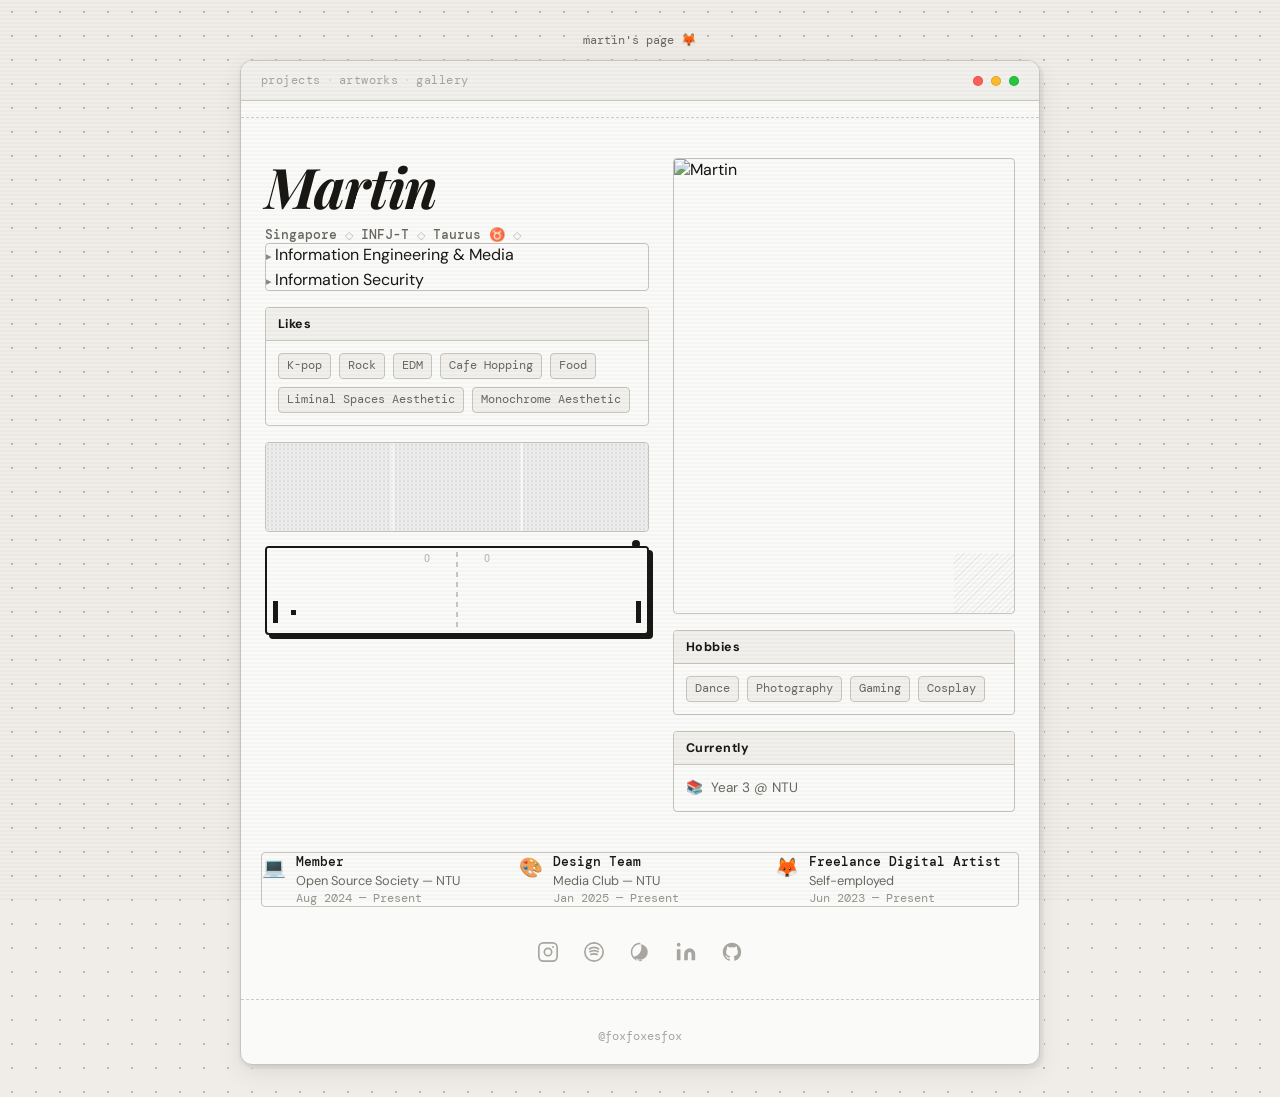
==== commit 6439167e: "update to styling and minor fixes" ====
--- a/index.html
+++ b/index.html
@@ -53,10 +53,10 @@
           </div>
 
           <div class="info-box">
-            <div class="info-box-label">Areas of Study</div>
-            <div class="info-box-content">
-              Information Engineering &amp; Media / Information Security
-            </div>
+            <ul class="study-list">
+              <li>Information Engineering &amp; Media</li>
+              <li>Information Security</li>
+            </ul>
           </div>
 
           <div class="info-box">
@@ -113,20 +113,35 @@
 
       </div>
 
-      <!-- Commitments full width — outside col-left / col-right -->
-      <div class="info-box commitments-full">
-        <div class="info-box-label">Commitments &amp; CCA</div>
-        <div class="info-box-content commitments-grid">
-          <div class="currently-item">
-            <span>💻</span><span>Member @ Open Source Society</span>
-          </div>
-          <div class="currently-item">
-            <span>🎨</span><span>Design Team @ Media Club</span>
-          </div>
-          <div class="currently-item">
-            <span>🦊</span><span>Freelance Digital Artist</span>
-          </div>
-        </div>
+      <div class="info-box commitments-grid">
+
+        <div class="commitment-item">
+          <span class="commitment-icon">💻</span>
+          <div class="commitment-body">
+            <div class="commitment-role">Member</div>
+            <div class="commitment-org">Open Source Society — NTU</div>
+            <div class="commitment-date">Aug 2024 — Present</div>
+          </div>
+        </div>
+
+        <div class="commitment-item">
+          <span class="commitment-icon">🎨</span>
+          <div class="commitment-body">
+            <div class="commitment-role">Design Team</div>
+            <div class="commitment-org">Media Club — NTU</div>
+            <div class="commitment-date">Jan 2025 — Present</div>
+          </div>
+        </div>
+
+        <div class="commitment-item">
+          <span class="commitment-icon">🦊</span>
+          <div class="commitment-body">
+            <div class="commitment-role">Freelance Digital Artist</div>
+            <div class="commitment-org">Self-employed</div>
+            <div class="commitment-date">Jun 2023 — Present</div>
+          </div>
+        </div>
+
       </div>
 
       <!-- Social -->
--- a/style.css
+++ b/style.css
@@ -479,9 +479,62 @@
   height: 80px;
   image-rendering: pixelated;
 }
-
-.commitments-full {
+.commitments-grid {
+  display: grid;
   margin: 0 20px 14px 20px;
+  box-sizing: border-box;
+  grid-template-columns: repeat(auto-fit, minmax(200px, 1fr));
+  gap: 14px;
+}
+
+.commitment-item {
+  display: flex;
+  gap: 10px;
+  align-items: flex-start;
+}
+
+.commitment-icon {
+  font-size: 1.2rem;
+  margin-top: 2px;
+  flex-shrink: 0;
+}
+
+.commitment-body {
+  display: flex;
+  flex-direction: column;
+  gap: 2px;
+}
+
+.commitment-role {
+  font-family: var(--font-mono);
+  font-size: 0.82rem;
+  font-weight: 500;
+  color: var(--text);
+}
+
+.commitment-org {
+  font-size: 0.8rem;
+  color: var(--text-muted);
+}
+
+.commitment-date {
+  font-family: var(--font-mono);
+  font-size: 0.72rem;
+  color: var(--text-muted);
+  opacity: 0.7;
+}
+
+.study-list {
+  list-style: none;
+  display: flex;
+  flex-direction: column;
+  gap: 4px;
+}
+
+.study-list li::before {
+  content: "▸ ";
+  font-size: 0.7rem;
+  opacity: 0.5;
 }
 
 @media (prefers-reduced-motion: reduce) {
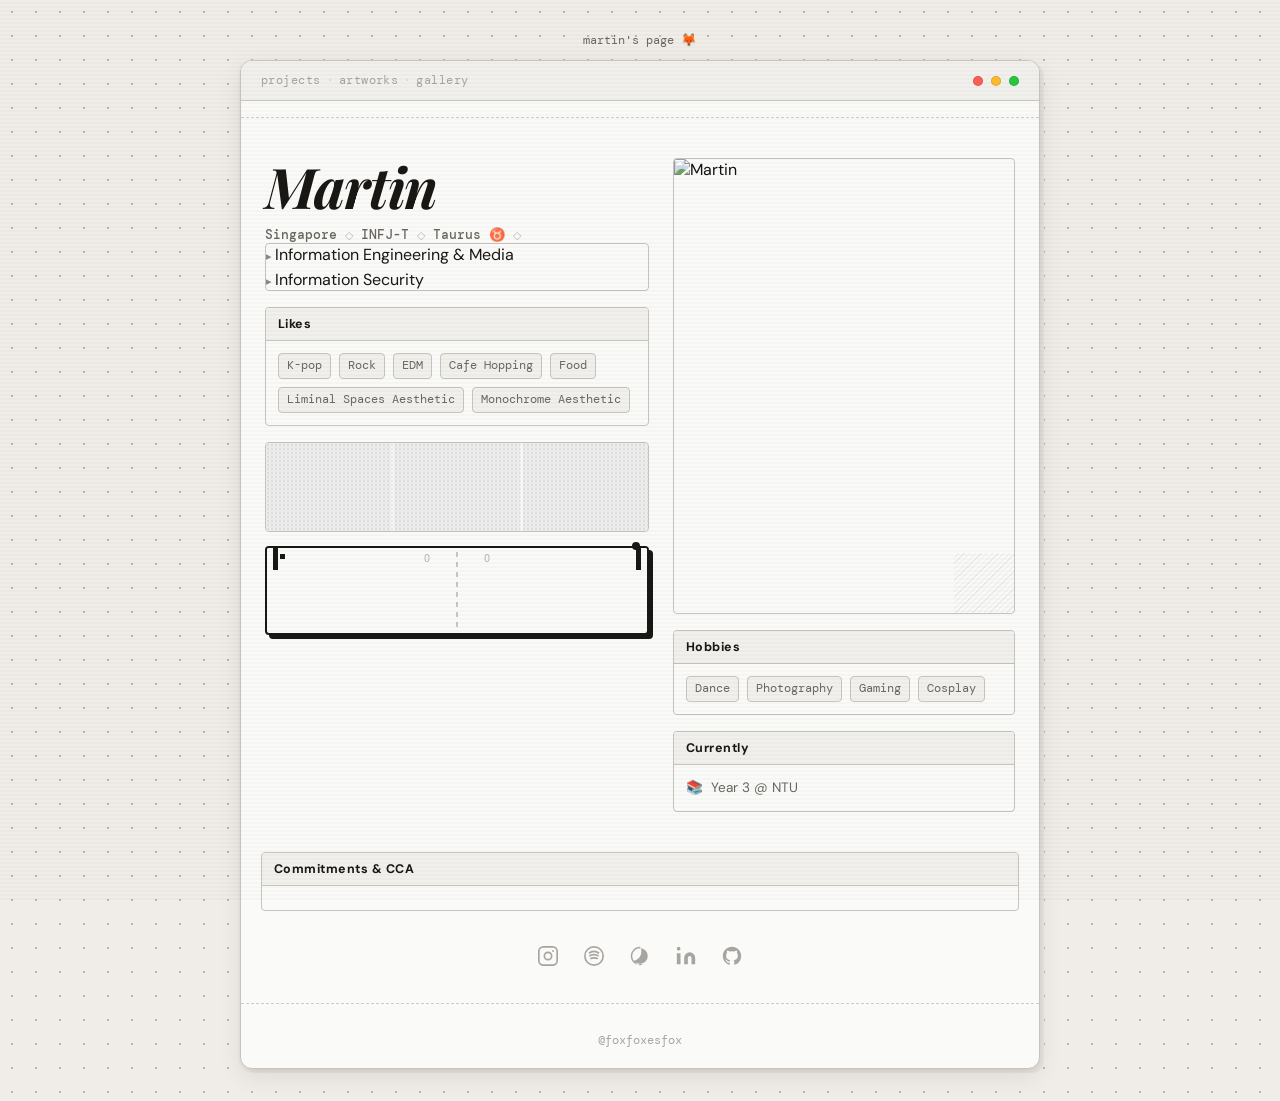
==== commit 58cb0113: "commitments" ====
--- a/index.html
+++ b/index.html
@@ -113,35 +113,11 @@
 
       </div>
 
-      <div class="info-box commitments-grid">
-
-        <div class="commitment-item">
-          <span class="commitment-icon">💻</span>
-          <div class="commitment-body">
-            <div class="commitment-role">Member</div>
-            <div class="commitment-org">Open Source Society — NTU</div>
-            <div class="commitment-date">Aug 2024 — Present</div>
-          </div>
-        </div>
-
-        <div class="commitment-item">
-          <span class="commitment-icon">🎨</span>
-          <div class="commitment-body">
-            <div class="commitment-role">Design Team</div>
-            <div class="commitment-org">Media Club — NTU</div>
-            <div class="commitment-date">Jan 2025 — Present</div>
-          </div>
-        </div>
-
-        <div class="commitment-item">
-          <span class="commitment-icon">🦊</span>
-          <div class="commitment-body">
-            <div class="commitment-role">Freelance Digital Artist</div>
-            <div class="commitment-org">Self-employed</div>
-            <div class="commitment-date">Jun 2023 — Present</div>
-          </div>
-        </div>
-
+      <div class="info-box commitments-full">
+        <div class="info-box-label">Commitments &amp; CCA</div>
+        <div id="commitmentsGrid" class="info-box-content commitments-grid">
+          <!-- loaded by JS -->
+        </div>
       </div>
 
       <!-- Social -->
--- a/style.css
+++ b/style.css
@@ -476,13 +476,17 @@
 #dinoCanvas {
   display: block;
   width: 100%;
-  height: 80px;
+  height: 120px;
   image-rendering: pixelated;
 }
+
+.commitments-full {
+  margin: 0 20px 14px 20px;
+  box-sizing: border-box;
+}
+
 .commitments-grid {
   display: grid;
-  margin: 0 20px 14px 20px;
-  box-sizing: border-box;
   grid-template-columns: repeat(auto-fit, minmax(200px, 1fr));
   gap: 14px;
 }
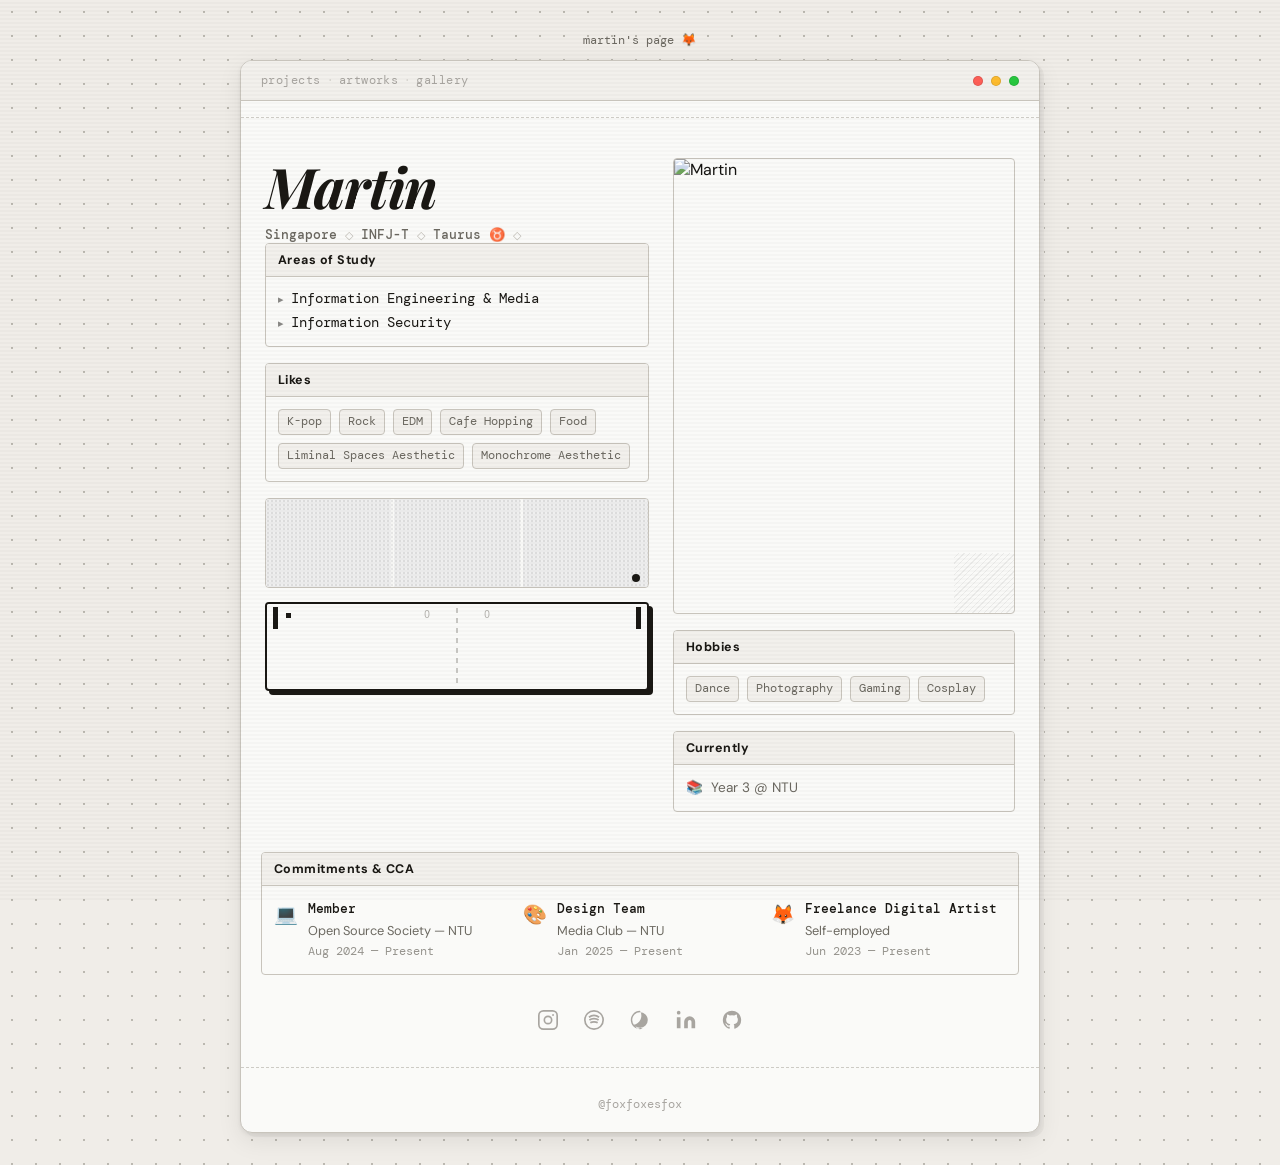
==== commit 4436a49f: "update to areas of study and commitments" ====
--- a/index.html
+++ b/index.html
@@ -53,10 +53,13 @@
           </div>
 
           <div class="info-box">
-            <ul class="study-list">
-              <li>Information Engineering &amp; Media</li>
-              <li>Information Security</li>
-            </ul>
+            <div class="info-box-label">Areas of Study</div>
+            <div class="info-box-content">
+              <ul class="study-list">
+                <li>Information Engineering &amp; Media</li>
+                <li>Information Security</li>
+              </ul>
+            </div>
           </div>
 
           <div class="info-box">
@@ -291,5 +294,33 @@
       loop();
     })();
     </script>
+
+    <!-- loading commitments-->
+    <script>
+      async function loadCommitments() {
+        const grid = document.getElementById('commitmentsGrid');
+        try {
+          const res = await fetch('assets/commitments.json');
+          if (!res.ok) throw new Error();
+          const items = await res.json();
+
+          grid.innerHTML = items.map(item => `
+            <div class="commitment-item">
+              <span class="commitment-icon">${item.icon}</span>
+              <div class="commitment-body">
+                <div class="commitment-role">${item.role}</div>
+                <div class="commitment-org">${item.org}</div>
+                <div class="commitment-date">${item.date}</div>
+              </div>
+            </div>
+          `).join('');
+
+        } catch {
+          grid.innerHTML = `<p style="color:var(--text-muted);font-family:var(--font-mono);font-size:0.82rem">Could not load commitments.</p>`;
+        }
+      }
+
+      loadCommitments();
+    </script>
 </body>
 </html>
--- a/style.css
+++ b/style.css
@@ -533,6 +533,15 @@
   display: flex;
   flex-direction: column;
   gap: 4px;
+  margin: 0;
+  padding: 0;
+}
+
+.study-list li {
+  font-family: var(--font-mono);
+  font-size: 0.85rem;
+  color: var(--text);
+  line-height: 1.5;
 }
 
 .study-list li::before {
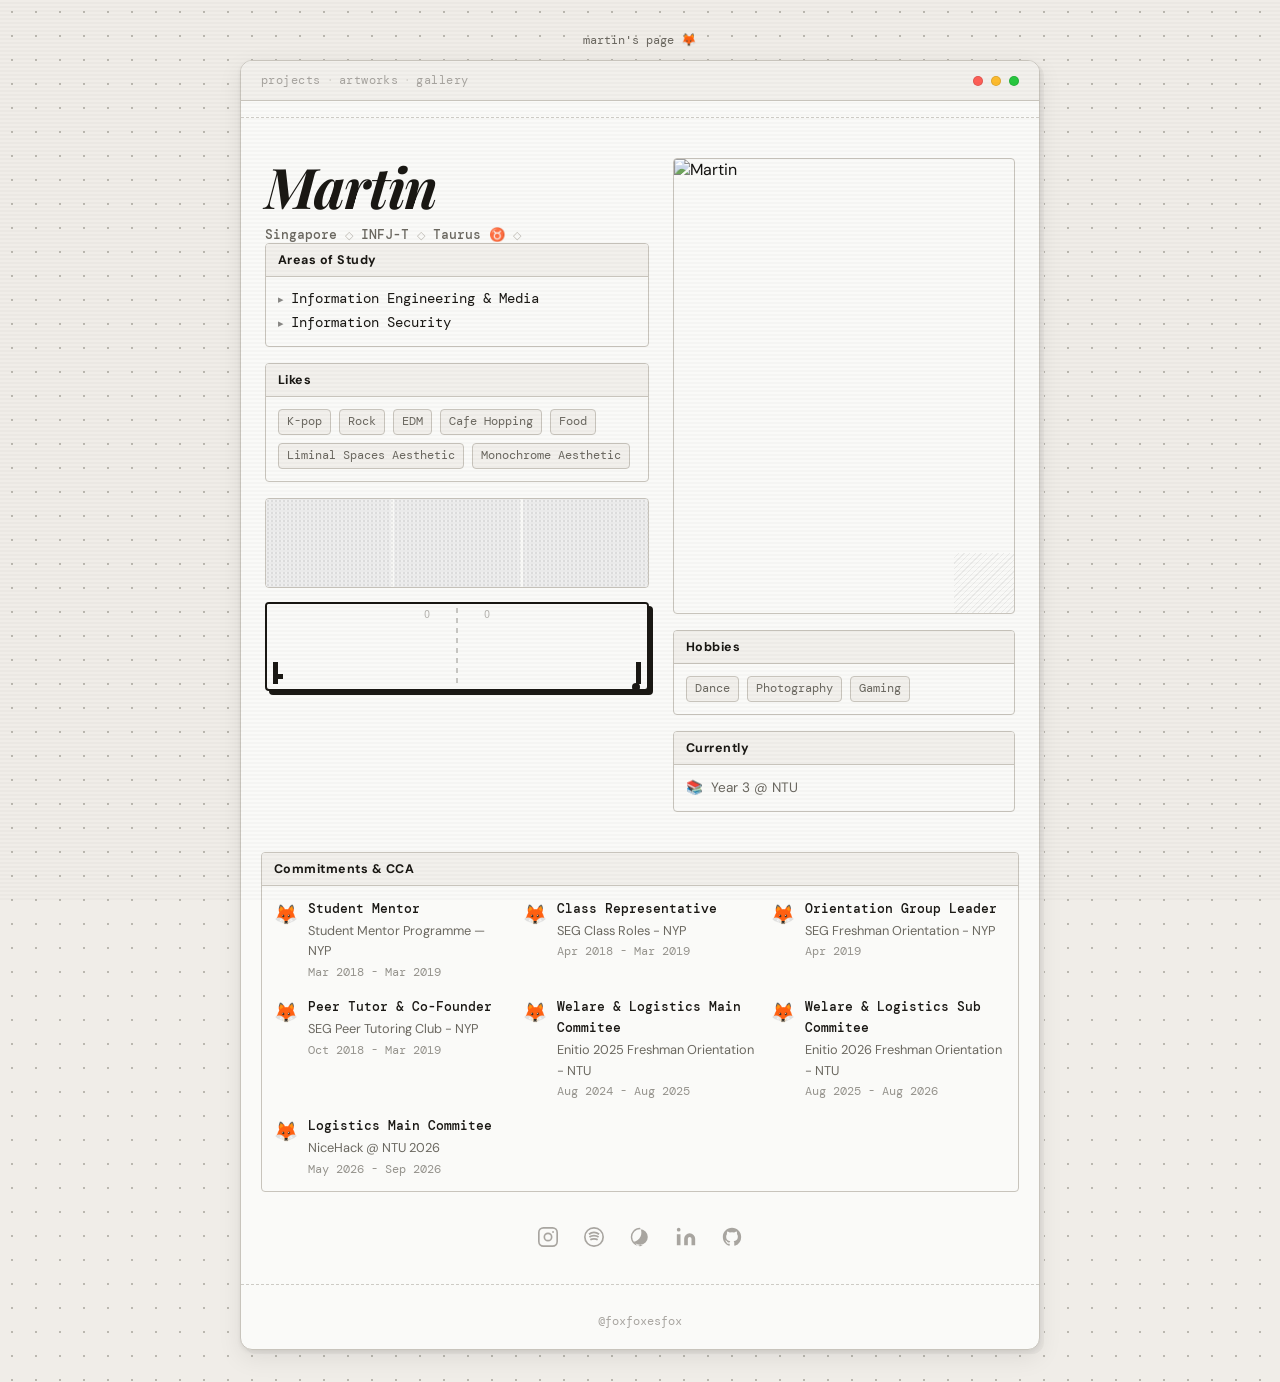
==== commit 24373e5b: "update index" ====
--- a/index.html
+++ b/index.html
@@ -99,7 +99,7 @@
             <div class="info-box-label">Hobbies</div>
             <div class="info-box-content likes-grid">
               <span class="tag">Dance</span><span class="tag">Photography</span>
-              <span class="tag">Gaming</span><span class="tag">Cosplay</span>
+              <span class="tag">Gaming</span>
             </div>
           </div>
 
